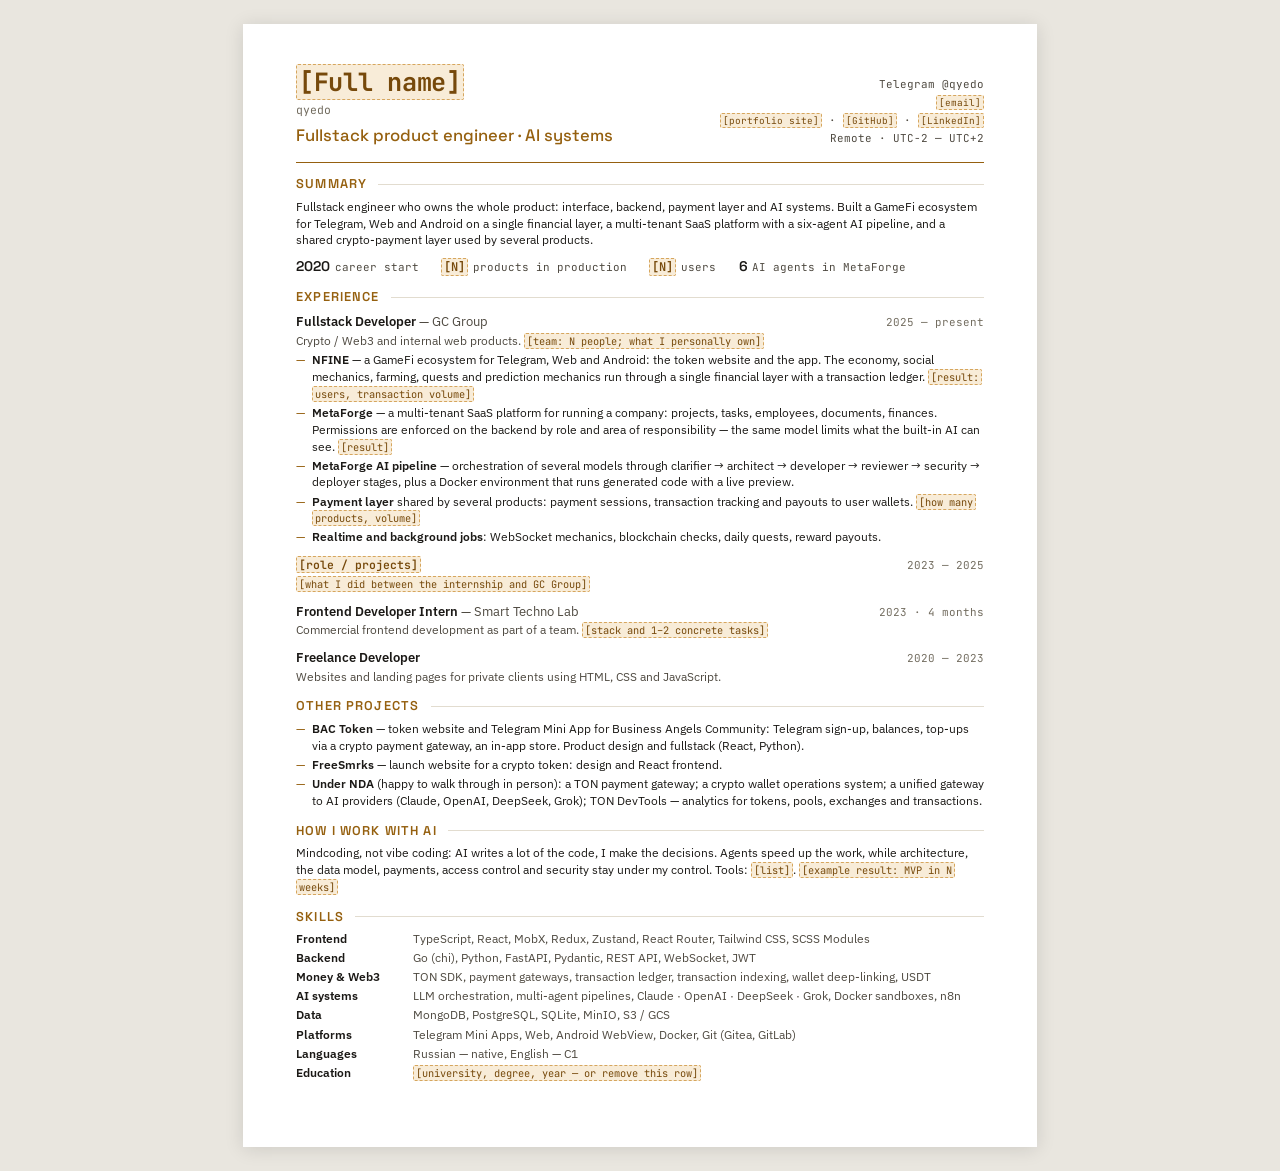
==== cv/cv.en.html @ 5217f982 "feat: restructure cases and stack, extract assets, add CV draft - Cases: NFINE and MetaForge get a s" ====
<!DOCTYPE html>
<html lang="en">
<head>
<meta charset="UTF-8">
<meta name="viewport" content="width=device-width, initial-scale=1">
<title>CV — Qyedo, fullstack product engineer</title>
<meta name="robots" content="noindex">
<link rel="preconnect" href="https://fonts.googleapis.com">
<link rel="preconnect" href="https://fonts.gstatic.com" crossorigin>
<link href="https://fonts.googleapis.com/css2?family=IBM+Plex+Sans:wght@400;500;600&family=JetBrains+Mono:wght@400;500&family=Space+Grotesk:wght@500;600;700&display=swap" rel="stylesheet">
<link rel="stylesheet" href="cv.css">
</head>
<body>
<!-- DRAFT. Everything in <span class="ph"> must be replaced with real data or removed. -->
<main class="page">

  <header>
    <div>
      <h1><span class="ph">[Full name]</span></h1>
      <div class="handle">qyedo</div>
      <div class="role">Fullstack product engineer · AI systems</div>
    </div>
    <div class="contacts">
      <div><a href="https://t.me/qyedo">Telegram @qyedo</a></div>
      <div><span class="ph">[email]</span></div>
      <div><span class="ph">[portfolio site]</span> · <span class="ph">[GitHub]</span> · <span class="ph">[LinkedIn]</span></div>
      <div>Remote · UTC-2 — UTC+2</div>
    </div>
  </header>

  <section class="summary">
    <h2>Summary</h2>
    <p>Fullstack engineer who owns the whole product: interface, backend, payment layer and AI systems. Built a GameFi ecosystem for Telegram, Web and Android on a single financial layer, a multi-tenant SaaS platform with a six-agent AI pipeline, and a shared crypto-payment layer used by several products.</p>
    <div class="facts">
      <span><b>2020</b>career start</span>
      <span><b><span class="ph">[N]</span></b>products in production</span>
      <span><b><span class="ph">[N]</span></b>users</span>
      <span><b>6</b>AI agents in MetaForge</span>
    </div>
  </section>

  <section>
    <h2>Experience</h2>

    <div class="job">
      <div class="job-head">
        <div class="job-title">Fullstack Developer <span class="org">— GC Group</span></div>
        <div class="dates">2025 — present</div>
      </div>
      <div class="job-sub">Crypto / Web3 and internal web products. <span class="ph">[team: N people; what I personally own]</span></div>
      <ul>
        <li><b>NFINE</b> — a GameFi ecosystem for Telegram, Web and Android: the token website and the app. The economy, social mechanics, farming, quests and prediction mechanics run through a single financial layer with a transaction ledger. <span class="ph">[result: users, transaction volume]</span></li>
        <li><b>MetaForge</b> — a multi-tenant SaaS platform for running a company: projects, tasks, employees, documents, finances. Permissions are enforced on the backend by role and area of responsibility — the same model limits what the built-in AI can see. <span class="ph">[result]</span></li>
        <li><b>MetaForge AI pipeline</b> — orchestration of several models through clarifier → architect → developer → reviewer → security → deployer stages, plus a Docker environment that runs generated code with a live preview.</li>
        <li><b>Payment layer</b> shared by several products: payment sessions, transaction tracking and payouts to user wallets. <span class="ph">[how many products, volume]</span></li>
        <li><b>Realtime and background jobs</b>: WebSocket mechanics, blockchain checks, daily quests, reward payouts.</li>
      </ul>
    </div>

    <div class="job">
      <div class="job-head">
        <div class="job-title"><span class="ph">[role / projects]</span></div>
        <div class="dates">2023 — 2025</div>
      </div>
      <div class="job-sub"><span class="ph">[what I did between the internship and GC Group]</span></div>
    </div>

    <div class="job">
      <div class="job-head">
        <div class="job-title">Frontend Developer Intern <span class="org">— Smart Techno Lab</span></div>
        <div class="dates">2023 · 4 months</div>
      </div>
      <div class="job-sub">Commercial frontend development as part of a team. <span class="ph">[stack and 1–2 concrete tasks]</span></div>
    </div>

    <div class="job">
      <div class="job-head">
        <div class="job-title">Freelance Developer</div>
        <div class="dates">2020 — 2023</div>
      </div>
      <div class="job-sub">Websites and landing pages for private clients using HTML, CSS and JavaScript.</div>
    </div>
  </section>

  <section>
    <h2>Other projects</h2>
    <ul>
      <li><b>BAC Token</b> — token website and Telegram Mini App for Business Angels Community: Telegram sign-up, balances, top-ups via a crypto payment gateway, an in-app store. Product design and fullstack (React, Python).</li>
      <li><b>FreeSmrks</b> — launch website for a crypto token: design and React frontend.</li>
      <li><b>Under NDA</b> (happy to walk through in person): a TON payment gateway; a crypto wallet operations system; a unified gateway to AI providers (Claude, OpenAI, DeepSeek, Grok); TON DevTools — analytics for tokens, pools, exchanges and transactions.</li>
    </ul>
  </section>

  <section>
    <h2>How I work with AI</h2>
    <p>Mindcoding, not vibe coding: AI writes a lot of the code, I make the decisions. Agents speed up the work, while architecture, the data model, payments, access control and security stay under my control. Tools: <span class="ph">[list]</span>. <span class="ph">[example result: MVP in N weeks]</span></p>
  </section>

  <section>
    <h2>Skills</h2>
    <dl class="skills">
      <dt>Frontend</dt><dd>TypeScript, React, MobX, Redux, Zustand, React Router, Tailwind CSS, SCSS Modules</dd>
      <dt>Backend</dt><dd>Go (chi), Python, FastAPI, Pydantic, REST API, WebSocket, JWT</dd>
      <dt>Money &amp; Web3</dt><dd>TON SDK, payment gateways, transaction ledger, transaction indexing, <span class="nw">wallet deep-linking</span>, USDT</dd>
      <dt>AI systems</dt><dd>LLM orchestration, multi-agent pipelines, Claude · OpenAI · DeepSeek · Grok, <span class="nw">Docker sandboxes</span>, n8n</dd>
      <dt>Data</dt><dd>MongoDB, PostgreSQL, SQLite, MinIO, S3 / GCS</dd>
      <dt>Platforms</dt><dd>Telegram Mini Apps, Web, Android WebView, Docker, Git (Gitea, GitLab)</dd>
      <dt>Languages</dt><dd>Russian — native, English — C1</dd>
      <dt>Education</dt><dd><span class="ph">[university, degree, year — or remove this row]</span></dd>
    </dl>
  </section>


</main>
</body>
</html>
---- cv/cv.css ----
/* Shared print styles for the CV (A4, one column). Build: cv/build.ps1 */
@page { size: A4; margin: 0; }

:root{
  --ink:#1b1916;
  --dim:#4f4a41;
  --mute:#736d60;
  --line:#e2dccf;
  --accent:#95600f;
  --ph-bg:#f8ecd8;
  --ph-line:#d6a65e;
  --ph-ink:#76490b;
}

*{ box-sizing:border-box; margin:0; padding:0; }
html{ -webkit-print-color-adjust:exact; print-color-adjust:exact; }
body{
  font-family:'IBM Plex Sans', 'Segoe UI', system-ui, sans-serif;
  font-size:9pt; line-height:1.4; color:var(--ink); background:#fff;
}
a{ color:inherit; text-decoration:none; }
b{ font-weight:600; }

.page{ width:210mm; min-height:297mm; padding:11mm 14mm 9mm; margin:0 auto; }

/* header */
header{
  display:grid; grid-template-columns:1fr auto; gap:8mm; align-items:end;
  padding-bottom:4mm; border-bottom:1.4px solid var(--accent);
}
h1{ font-family:'Space Grotesk', sans-serif; font-weight:700; font-size:22pt; line-height:1.05; letter-spacing:-.01em; }
.handle{ font-family:'JetBrains Mono', monospace; font-size:8.6pt; color:var(--mute); margin-top:1.4mm; }
.role{ font-family:'Space Grotesk', sans-serif; font-weight:500; font-size:12.5pt; color:var(--accent); margin-top:1.6mm; }
.contacts{ text-align:right; font-family:'JetBrains Mono', monospace; font-size:8.2pt; color:var(--dim); line-height:1.65; }

/* sections */
section{ margin-top:3.2mm; }
h2{
  display:flex; align-items:center; gap:3mm;
  font-family:'Space Grotesk', sans-serif; font-weight:600; font-size:9.6pt;
  text-transform:uppercase; letter-spacing:.09em; color:var(--accent); margin-bottom:1.5mm;
}
h2::after{ content:''; flex:1; height:1px; background:var(--line); }
h2{ break-after:avoid; }

.summary p + p{ margin-top:1.2mm; }

.facts{ display:flex; flex-wrap:wrap; gap:1.5mm 6mm; margin-top:2mm; font-family:'JetBrains Mono', monospace; font-size:8.2pt; color:var(--dim); }
.facts b{ font-family:'Space Grotesk', sans-serif; font-size:10.5pt; color:var(--ink); margin-right:1.2mm; }

/* experience */
.job{ margin-top:2.4mm; break-inside:avoid; }
.job:first-of-type{ margin-top:0; }
.job-head{ display:flex; justify-content:space-between; align-items:baseline; gap:4mm; }
.job-title{ font-weight:600; font-size:10pt; }
.job-title .org{ font-weight:400; color:var(--dim); }
.dates{ font-family:'JetBrains Mono', monospace; font-size:8.2pt; color:var(--mute); white-space:nowrap; }
.job-sub{ color:var(--dim); margin-top:.5mm; }

ul{ list-style:none; margin-top:.8mm; }
li{ position:relative; padding-left:4.2mm; margin-top:.6mm; break-inside:avoid; }
li::before{ content:'—'; position:absolute; left:0; color:var(--accent); }

/* skills */
.skills{ display:grid; grid-template-columns:27mm 1fr; column-gap:4mm; row-gap:.6mm; }
.skills{ break-inside:avoid; }
.skills dt{ font-weight:600; }
.skills dd{ color:var(--dim); }

.nw{ white-space:nowrap; }

/* placeholders — fill in before publishing */
.ph{
  font-family:'JetBrains Mono', monospace; font-size:.86em; color:var(--ph-ink);
  background:var(--ph-bg); border:1px dashed var(--ph-line); border-radius:2px; padding:0 2px;
  -webkit-box-decoration-break:clone; box-decoration-break:clone;
}

@media screen{
  body{ background:#e9e6df; }
  .page{ background:#fff; margin:24px auto; box-shadow:0 2px 18px rgba(0,0,0,.12); }
}
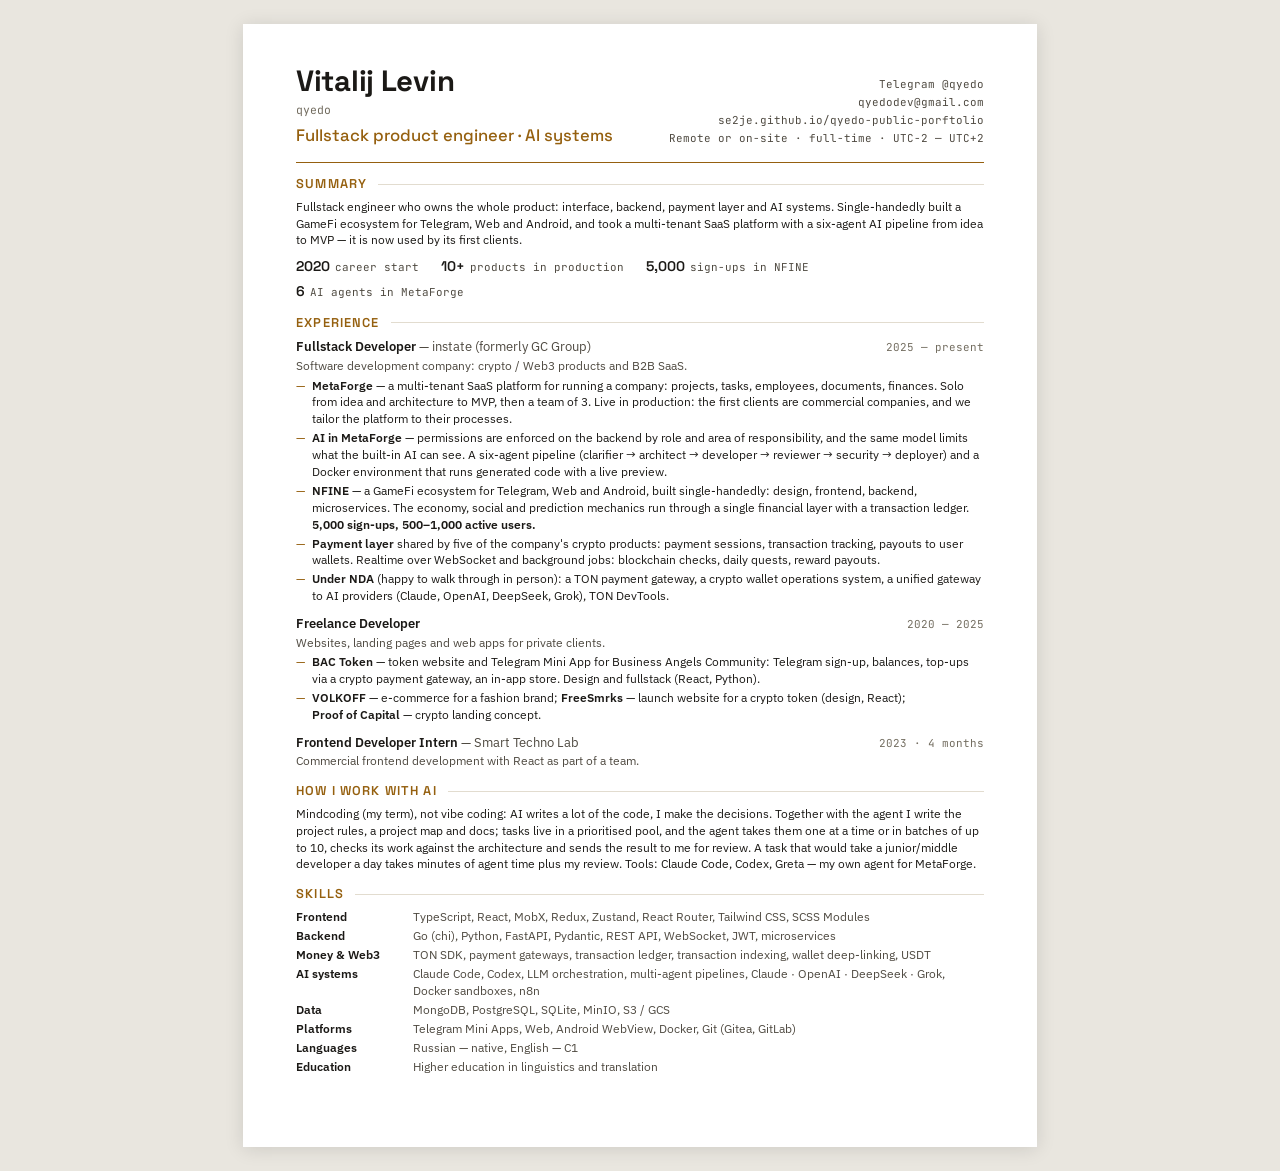
==== commit 8aca755f: "feat: fill in real facts, MetaForge first, final CV - Hero, stats, cases and footer use real data: n" ====
--- a/cv/cv.en.html
+++ b/cv/cv.en.html
@@ -3,7 +3,7 @@
 <head>
 <meta charset="UTF-8">
 <meta name="viewport" content="width=device-width, initial-scale=1">
-<title>CV — Qyedo, fullstack product engineer</title>
+<title>Vitalij Levin — CV, fullstack product engineer</title>
 <meta name="robots" content="noindex">
 <link rel="preconnect" href="https://fonts.googleapis.com">
 <link rel="preconnect" href="https://fonts.gstatic.com" crossorigin>
@@ -11,30 +11,29 @@
 <link rel="stylesheet" href="cv.css">
 </head>
 <body>
-<!-- DRAFT. Everything in <span class="ph"> must be replaced with real data or removed. -->
 <main class="page">
 
   <header>
     <div>
-      <h1><span class="ph">[Full name]</span></h1>
+      <h1>Vitalij Levin</h1>
       <div class="handle">qyedo</div>
       <div class="role">Fullstack product engineer · AI systems</div>
     </div>
     <div class="contacts">
       <div><a href="https://t.me/qyedo">Telegram @qyedo</a></div>
-      <div><span class="ph">[email]</span></div>
-      <div><span class="ph">[portfolio site]</span> · <span class="ph">[GitHub]</span> · <span class="ph">[LinkedIn]</span></div>
-      <div>Remote · UTC-2 — UTC+2</div>
+      <div><a href="mailto:qyedodev@gmail.com">qyedodev@gmail.com</a></div>
+      <div><a href="https://se2je.github.io/qyedo-public-porftolio/?lang=en">se2je.github.io/qyedo-public-porftolio</a></div>
+      <div>Remote or on-site · full-time · UTC-2 — UTC+2</div>
     </div>
   </header>
 
   <section class="summary">
     <h2>Summary</h2>
-    <p>Fullstack engineer who owns the whole product: interface, backend, payment layer and AI systems. Built a GameFi ecosystem for Telegram, Web and Android on a single financial layer, a multi-tenant SaaS platform with a six-agent AI pipeline, and a shared crypto-payment layer used by several products.</p>
+    <p>Fullstack engineer who owns the whole product: interface, backend, payment layer and AI systems. Single-handedly built a GameFi ecosystem for Telegram, Web and Android, and took a multi-tenant SaaS platform with a six-agent AI pipeline from idea to MVP — it is now used by its first clients.</p>
     <div class="facts">
       <span><b>2020</b>career start</span>
-      <span><b><span class="ph">[N]</span></b>products in production</span>
-      <span><b><span class="ph">[N]</span></b>users</span>
+      <span><b>10+</b>products in production</span>
+      <span><b>5,000</b>sign-ups in NFINE</span>
       <span><b>6</b>AI agents in MetaForge</span>
     </div>
   </section>
@@ -44,25 +43,29 @@
 
     <div class="job">
       <div class="job-head">
-        <div class="job-title">Fullstack Developer <span class="org">— GC Group</span></div>
+        <div class="job-title">Fullstack Developer <span class="org">— instate (formerly GC Group)</span></div>
         <div class="dates">2025 — present</div>
       </div>
-      <div class="job-sub">Crypto / Web3 and internal web products. <span class="ph">[team: N people; what I personally own]</span></div>
+      <div class="job-sub">Software development company: crypto / Web3 products and B2B SaaS.</div>
       <ul>
-        <li><b>NFINE</b> — a GameFi ecosystem for Telegram, Web and Android: the token website and the app. The economy, social mechanics, farming, quests and prediction mechanics run through a single financial layer with a transaction ledger. <span class="ph">[result: users, transaction volume]</span></li>
-        <li><b>MetaForge</b> — a multi-tenant SaaS platform for running a company: projects, tasks, employees, documents, finances. Permissions are enforced on the backend by role and area of responsibility — the same model limits what the built-in AI can see. <span class="ph">[result]</span></li>
-        <li><b>MetaForge AI pipeline</b> — orchestration of several models through clarifier → architect → developer → reviewer → security → deployer stages, plus a Docker environment that runs generated code with a live preview.</li>
-        <li><b>Payment layer</b> shared by several products: payment sessions, transaction tracking and payouts to user wallets. <span class="ph">[how many products, volume]</span></li>
-        <li><b>Realtime and background jobs</b>: WebSocket mechanics, blockchain checks, daily quests, reward payouts.</li>
+        <li><b>MetaForge</b> — a multi-tenant SaaS platform for running a company: projects, tasks, employees, documents, finances. Solo from idea and architecture to MVP, then a team of 3. Live in production: the first clients are commercial companies, and we tailor the platform to their processes.</li>
+        <li><b>AI in MetaForge</b> — permissions are enforced on the backend by role and area of responsibility, and the same model limits what the built-in AI can see. A six-agent pipeline (clarifier → architect → developer → reviewer → security → deployer) and a Docker environment that runs generated code with a live preview.</li>
+        <li><b>NFINE</b> — a GameFi ecosystem for Telegram, Web and Android, built single-handedly: design, frontend, backend, microservices. The economy, social and prediction mechanics run through a single financial layer with a transaction ledger. <b>5,000 sign-ups, 500–1,000 active users.</b></li>
+        <li><b>Payment layer</b> shared by five of the company's crypto products: payment sessions, transaction tracking, payouts to user wallets. Realtime over WebSocket and background jobs: blockchain checks, daily quests, reward payouts.</li>
+        <li><b>Under NDA</b> (happy to walk through in person): a TON payment gateway, a crypto wallet operations system, a unified gateway to AI providers (Claude, OpenAI, DeepSeek, Grok), TON DevTools.</li>
       </ul>
     </div>
 
     <div class="job">
       <div class="job-head">
-        <div class="job-title"><span class="ph">[role / projects]</span></div>
-        <div class="dates">2023 — 2025</div>
+        <div class="job-title">Freelance Developer</div>
+        <div class="dates">2020 — 2025</div>
       </div>
-      <div class="job-sub"><span class="ph">[what I did between the internship and GC Group]</span></div>
+      <div class="job-sub">Websites, landing pages and web apps for private clients.</div>
+      <ul>
+        <li><b>BAC Token</b> — token website and Telegram Mini App for Business Angels Community: Telegram sign-up, balances, top-ups via a crypto payment gateway, an in-app store. Design and fullstack (React, Python).</li>
+        <li><b>VOLKOFF</b> — e-commerce for a fashion brand; <b>FreeSmrks</b> — launch website for a crypto token (design, React); <b class="nw">Proof of Capital</b>&nbsp;— crypto landing concept.</li>
+      </ul>
     </div>
 
     <div class="job">
@@ -70,46 +73,28 @@
         <div class="job-title">Frontend Developer Intern <span class="org">— Smart Techno Lab</span></div>
         <div class="dates">2023 · 4 months</div>
       </div>
-      <div class="job-sub">Commercial frontend development as part of a team. <span class="ph">[stack and 1–2 concrete tasks]</span></div>
-    </div>
-
-    <div class="job">
-      <div class="job-head">
-        <div class="job-title">Freelance Developer</div>
-        <div class="dates">2020 — 2023</div>
-      </div>
-      <div class="job-sub">Websites and landing pages for private clients using HTML, CSS and JavaScript.</div>
+      <div class="job-sub">Commercial frontend development with React as part of a team.</div>
     </div>
   </section>
 
   <section>
-    <h2>Other projects</h2>
-    <ul>
-      <li><b>BAC Token</b> — token website and Telegram Mini App for Business Angels Community: Telegram sign-up, balances, top-ups via a crypto payment gateway, an in-app store. Product design and fullstack (React, Python).</li>
-      <li><b>FreeSmrks</b> — launch website for a crypto token: design and React frontend.</li>
-      <li><b>Under NDA</b> (happy to walk through in person): a TON payment gateway; a crypto wallet operations system; a unified gateway to AI providers (Claude, OpenAI, DeepSeek, Grok); TON DevTools — analytics for tokens, pools, exchanges and transactions.</li>
-    </ul>
-  </section>
-
-  <section>
     <h2>How I work with AI</h2>
-    <p>Mindcoding, not vibe coding: AI writes a lot of the code, I make the decisions. Agents speed up the work, while architecture, the data model, payments, access control and security stay under my control. Tools: <span class="ph">[list]</span>. <span class="ph">[example result: MVP in N weeks]</span></p>
+    <p>Mindcoding (my term), not vibe coding: AI writes a lot of the code, I make the decisions. Together with the agent I write the project rules, a project map and docs; tasks live in a prioritised pool, and the agent takes them one at a time or in batches of up to 10, checks its work against the architecture and sends the result to me for review. A task that would take a junior/middle developer a day takes minutes of agent time plus my review. Tools: Claude Code, Codex, Greta — my own agent for MetaForge.</p>
   </section>
 
   <section>
     <h2>Skills</h2>
     <dl class="skills">
       <dt>Frontend</dt><dd>TypeScript, React, MobX, Redux, Zustand, React Router, Tailwind CSS, SCSS Modules</dd>
-      <dt>Backend</dt><dd>Go (chi), Python, FastAPI, Pydantic, REST API, WebSocket, JWT</dd>
+      <dt>Backend</dt><dd>Go (chi), Python, FastAPI, Pydantic, REST API, WebSocket, JWT, microservices</dd>
       <dt>Money &amp; Web3</dt><dd>TON SDK, payment gateways, transaction ledger, transaction indexing, <span class="nw">wallet deep-linking</span>, USDT</dd>
-      <dt>AI systems</dt><dd>LLM orchestration, multi-agent pipelines, Claude · OpenAI · DeepSeek · Grok, <span class="nw">Docker sandboxes</span>, n8n</dd>
+      <dt>AI systems</dt><dd>Claude Code, Codex, LLM orchestration, multi-agent pipelines, Claude · OpenAI · DeepSeek · Grok, <span class="nw">Docker sandboxes</span>, n8n</dd>
       <dt>Data</dt><dd>MongoDB, PostgreSQL, SQLite, MinIO, S3 / GCS</dd>
       <dt>Platforms</dt><dd>Telegram Mini Apps, Web, Android WebView, Docker, Git (Gitea, GitLab)</dd>
       <dt>Languages</dt><dd>Russian — native, English — C1</dd>
-      <dt>Education</dt><dd><span class="ph">[university, degree, year — or remove this row]</span></dd>
+      <dt>Education</dt><dd>Higher education in linguistics and translation</dd>
     </dl>
   </section>
-
 
 </main>
 </body>
--- a/cv/cv.css
+++ b/cv/cv.css
@@ -7,9 +7,6 @@
   --mute:#736d60;
   --line:#e2dccf;
   --accent:#95600f;
-  --ph-bg:#f8ecd8;
-  --ph-line:#d6a65e;
-  --ph-ink:#76490b;
 }
 
 *{ box-sizing:border-box; margin:0; padding:0; }
@@ -69,13 +66,6 @@
 
 .nw{ white-space:nowrap; }
 
-/* placeholders — fill in before publishing */
-.ph{
-  font-family:'JetBrains Mono', monospace; font-size:.86em; color:var(--ph-ink);
-  background:var(--ph-bg); border:1px dashed var(--ph-line); border-radius:2px; padding:0 2px;
-  -webkit-box-decoration-break:clone; box-decoration-break:clone;
-}
-
 @media screen{
   body{ background:#e9e6df; }
   .page{ background:#fff; margin:24px auto; box-shadow:0 2px 18px rgba(0,0,0,.12); }
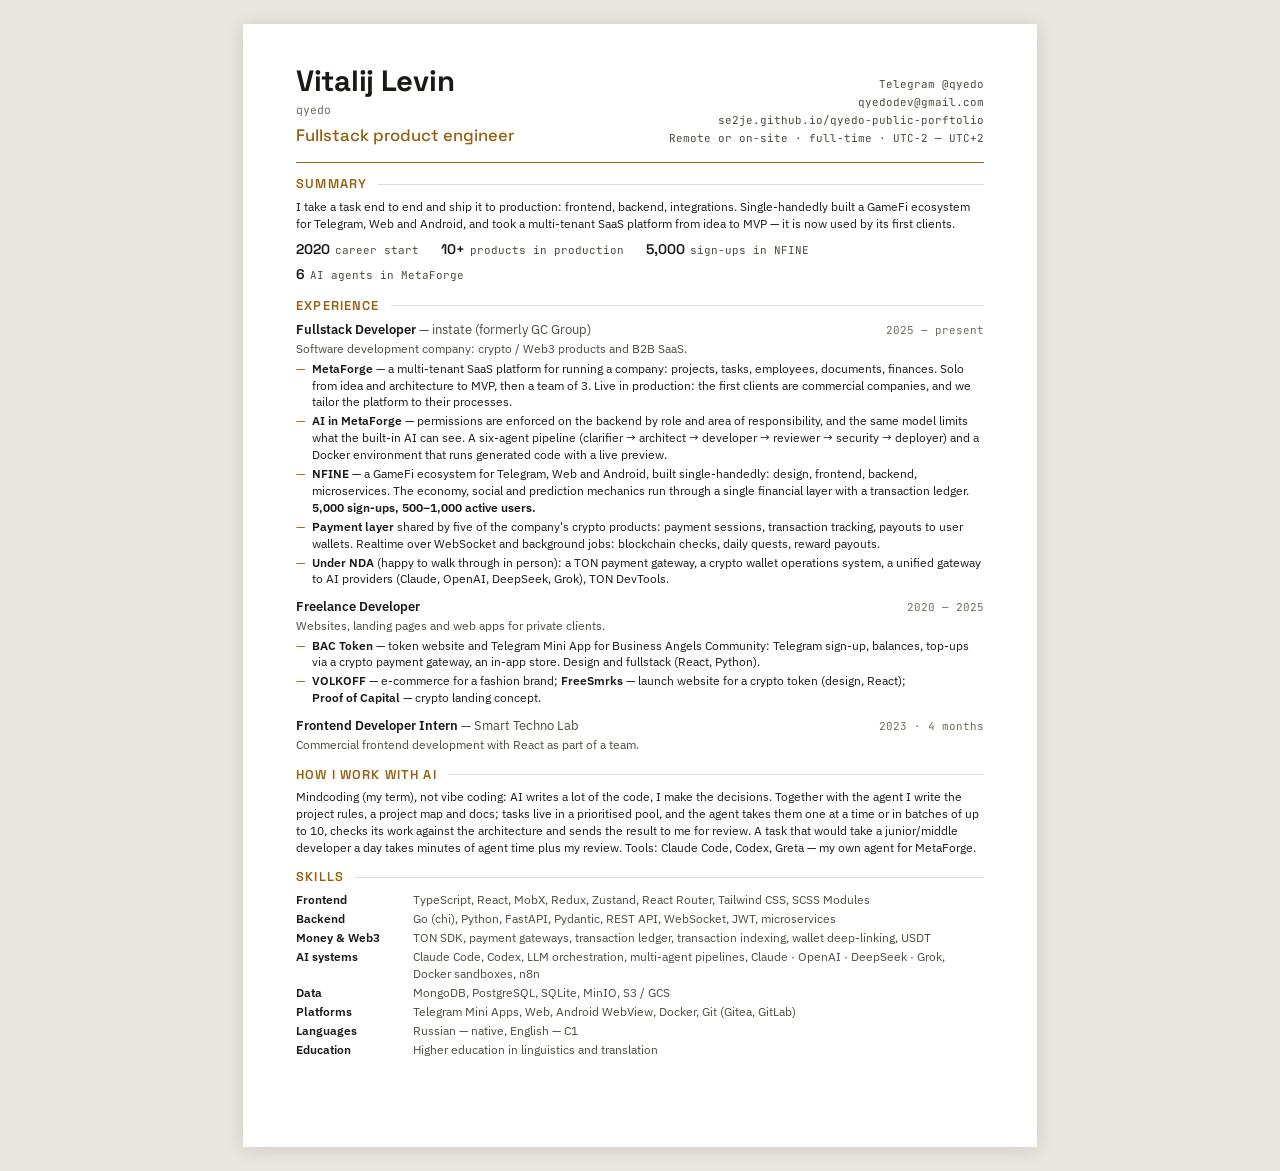
==== commit 003efc5c: "copy: align the CV summary with the site Role line is just "Fullstack product engineer"; the summary" ====
--- a/cv/cv.en.html
+++ b/cv/cv.en.html
@@ -17,7 +17,7 @@
     <div>
       <h1>Vitalij Levin</h1>
       <div class="handle">qyedo</div>
-      <div class="role">Fullstack product engineer · AI systems</div>
+      <div class="role">Fullstack product engineer</div>
     </div>
     <div class="contacts">
       <div><a href="https://t.me/qyedo">Telegram @qyedo</a></div>
@@ -29,7 +29,7 @@
 
   <section class="summary">
     <h2>Summary</h2>
-    <p>Fullstack engineer who owns the whole product: interface, backend, payment layer and AI systems. Single-handedly built a GameFi ecosystem for Telegram, Web and Android, and took a multi-tenant SaaS platform with a six-agent AI pipeline from idea to MVP — it is now used by its first clients.</p>
+    <p>I take a task end to end and ship it to production: frontend, backend, integrations. Single-handedly built a GameFi ecosystem for Telegram, Web and Android, and took a multi-tenant SaaS platform from idea to MVP — it is now used by its first clients.</p>
     <div class="facts">
       <span><b>2020</b>career start</span>
       <span><b>10+</b>products in production</span>
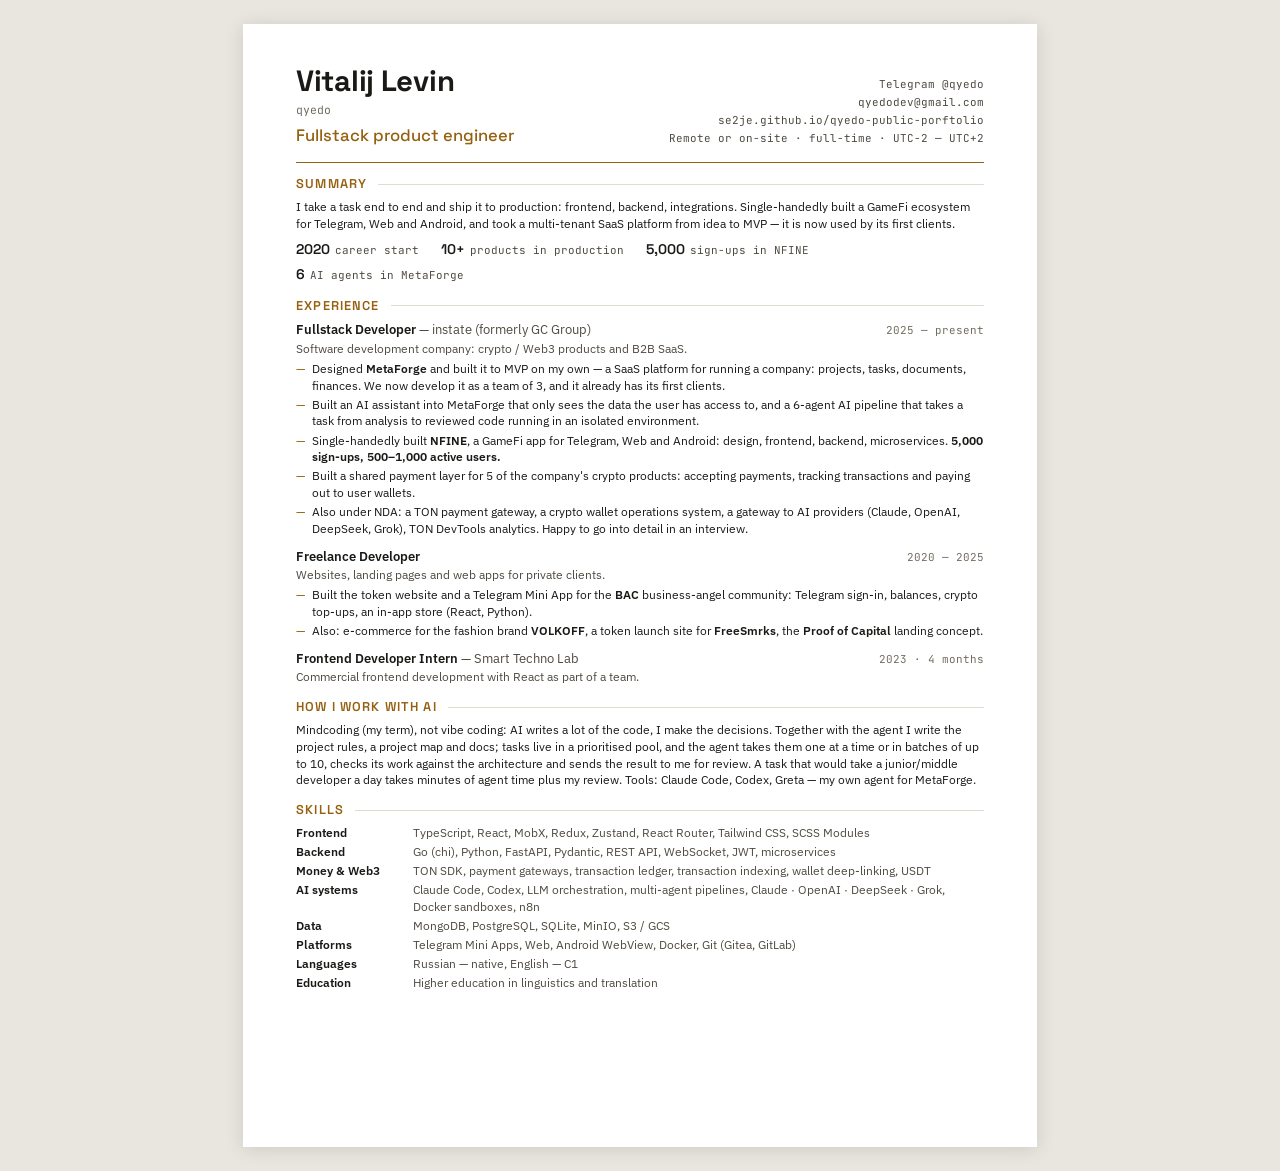
==== commit 5854464d: "copy: rewrite CV experience in plain language Each bullet now says what I did and what came of it, s" ====
--- a/cv/cv.en.html
+++ b/cv/cv.en.html
@@ -48,11 +48,11 @@
       </div>
       <div class="job-sub">Software development company: crypto / Web3 products and B2B SaaS.</div>
       <ul>
-        <li><b>MetaForge</b> — a multi-tenant SaaS platform for running a company: projects, tasks, employees, documents, finances. Solo from idea and architecture to MVP, then a team of 3. Live in production: the first clients are commercial companies, and we tailor the platform to their processes.</li>
-        <li><b>AI in MetaForge</b> — permissions are enforced on the backend by role and area of responsibility, and the same model limits what the built-in AI can see. A six-agent pipeline (clarifier → architect → developer → reviewer → security → deployer) and a Docker environment that runs generated code with a live preview.</li>
-        <li><b>NFINE</b> — a GameFi ecosystem for Telegram, Web and Android, built single-handedly: design, frontend, backend, microservices. The economy, social and prediction mechanics run through a single financial layer with a transaction ledger. <b>5,000 sign-ups, 500–1,000 active users.</b></li>
-        <li><b>Payment layer</b> shared by five of the company's crypto products: payment sessions, transaction tracking, payouts to user wallets. Realtime over WebSocket and background jobs: blockchain checks, daily quests, reward payouts.</li>
-        <li><b>Under NDA</b> (happy to walk through in person): a TON payment gateway, a crypto wallet operations system, a unified gateway to AI providers (Claude, OpenAI, DeepSeek, Grok), TON DevTools.</li>
+        <li>Designed <b>MetaForge</b> and built it to MVP on my own — a SaaS platform for running a company: projects, tasks, documents, finances. We now develop it as a team of 3, and it already has its first clients.</li>
+        <li>Built an AI assistant into MetaForge that only sees the data the user has access to, and a 6-agent AI pipeline that takes a task from analysis to reviewed code running in an isolated environment.</li>
+        <li>Single-handedly built <b>NFINE</b>, a GameFi app for Telegram, Web and Android: design, frontend, backend, microservices. <b>5,000 sign-ups, 500–1,000 active users.</b></li>
+        <li>Built a shared payment layer for 5 of the company's crypto products: accepting payments, tracking transactions and paying out to user wallets.</li>
+        <li>Also under NDA: a TON payment gateway, a crypto wallet operations system, a gateway to AI providers (Claude, OpenAI, DeepSeek, Grok), TON DevTools analytics. Happy to go into detail in an interview.</li>
       </ul>
     </div>
 
@@ -63,8 +63,8 @@
       </div>
       <div class="job-sub">Websites, landing pages and web apps for private clients.</div>
       <ul>
-        <li><b>BAC Token</b> — token website and Telegram Mini App for Business Angels Community: Telegram sign-up, balances, top-ups via a crypto payment gateway, an in-app store. Design and fullstack (React, Python).</li>
-        <li><b>VOLKOFF</b> — e-commerce for a fashion brand; <b>FreeSmrks</b> — launch website for a crypto token (design, React); <b class="nw">Proof of Capital</b>&nbsp;— crypto landing concept.</li>
+        <li>Built the token website and a Telegram Mini App for the <b>BAC</b> business-angel community: Telegram sign-in, balances, crypto top-ups, an in-app store (React, Python).</li>
+        <li>Also: e-commerce for the fashion brand <b>VOLKOFF</b>, a token launch site for <b>FreeSmrks</b>, the <b class="nw">Proof of Capital</b> landing concept.</li>
       </ul>
     </div>
 
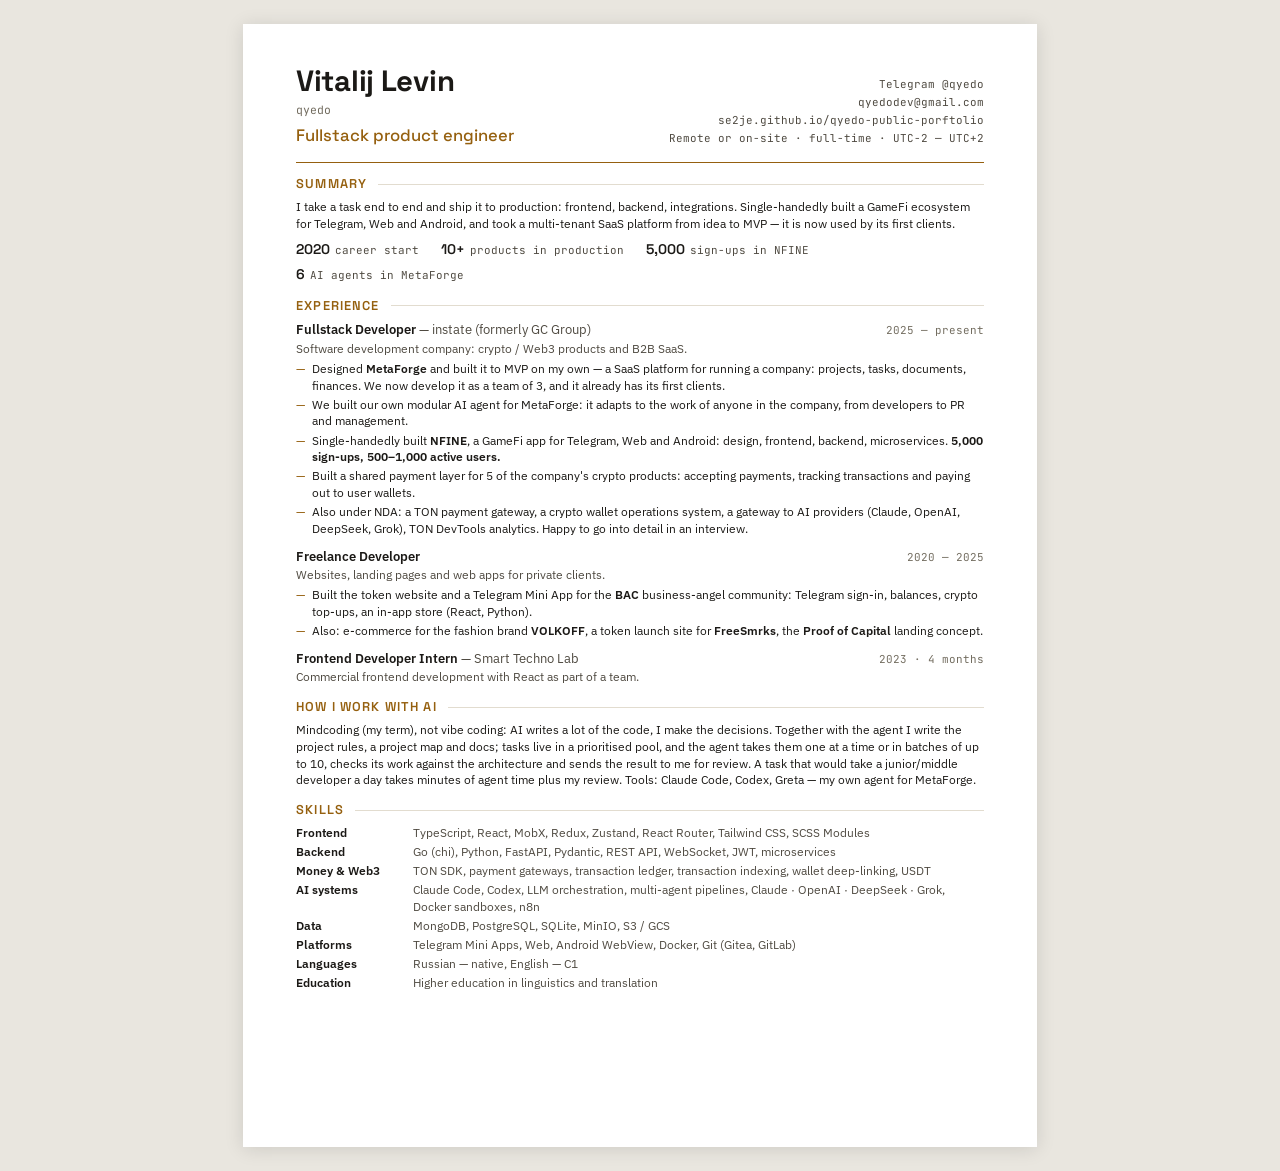
==== commit 6d80c0d8: "copy: one clear idea for the MetaForge AI bullet "We built our own modular AI agent for MetaForge: i" ====
--- a/cv/cv.en.html
+++ b/cv/cv.en.html
@@ -49,7 +49,7 @@
       <div class="job-sub">Software development company: crypto / Web3 products and B2B SaaS.</div>
       <ul>
         <li>Designed <b>MetaForge</b> and built it to MVP on my own — a SaaS platform for running a company: projects, tasks, documents, finances. We now develop it as a team of 3, and it already has its first clients.</li>
-        <li>Built an AI assistant into MetaForge that only sees the data the user has access to, and a 6-agent AI pipeline that takes a task from analysis to reviewed code running in an isolated environment.</li>
+        <li>We built our own modular AI agent for MetaForge: it adapts to the work of anyone in the company, from developers to PR and management.</li>
         <li>Single-handedly built <b>NFINE</b>, a GameFi app for Telegram, Web and Android: design, frontend, backend, microservices. <b>5,000 sign-ups, 500–1,000 active users.</b></li>
         <li>Built a shared payment layer for 5 of the company's crypto products: accepting payments, tracking transactions and paying out to user wallets.</li>
         <li>Also under NDA: a TON payment gateway, a crypto wallet operations system, a gateway to AI providers (Claude, OpenAI, DeepSeek, Grok), TON DevTools analytics. Happy to go into detail in an interview.</li>
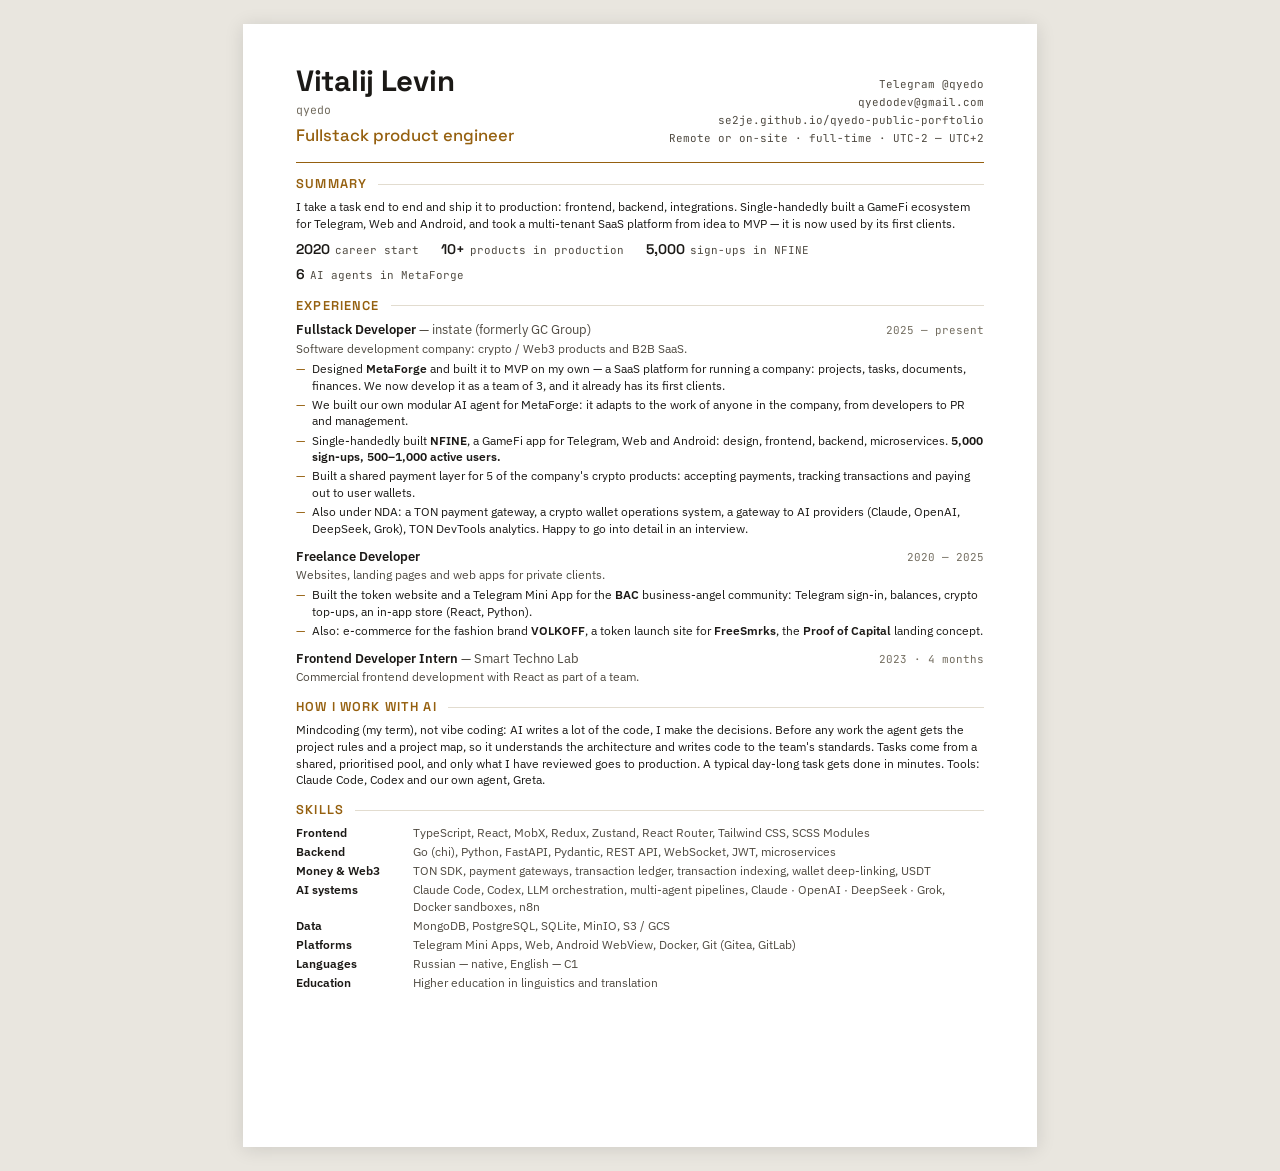
==== commit c9dd52be: "copy: say what each step is for, not how it was described in chat - "My process": every step now exp" ====
--- a/cv/cv.en.html
+++ b/cv/cv.en.html
@@ -79,7 +79,7 @@
 
   <section>
     <h2>How I work with AI</h2>
-    <p>Mindcoding (my term), not vibe coding: AI writes a lot of the code, I make the decisions. Together with the agent I write the project rules, a project map and docs; tasks live in a prioritised pool, and the agent takes them one at a time or in batches of up to 10, checks its work against the architecture and sends the result to me for review. A task that would take a junior/middle developer a day takes minutes of agent time plus my review. Tools: Claude Code, Codex, Greta — my own agent for MetaForge.</p>
+    <p>Mindcoding (my term), not vibe coding: AI writes a lot of the code, I make the decisions. Before any work the agent gets the project rules and a project map, so it understands the architecture and writes code to the team&#39;s standards. Tasks come from a shared, prioritised pool, and only what I have reviewed goes to production. A typical day-long task gets done in minutes. Tools: Claude Code, Codex and our own agent, Greta.</p>
   </section>
 
   <section>
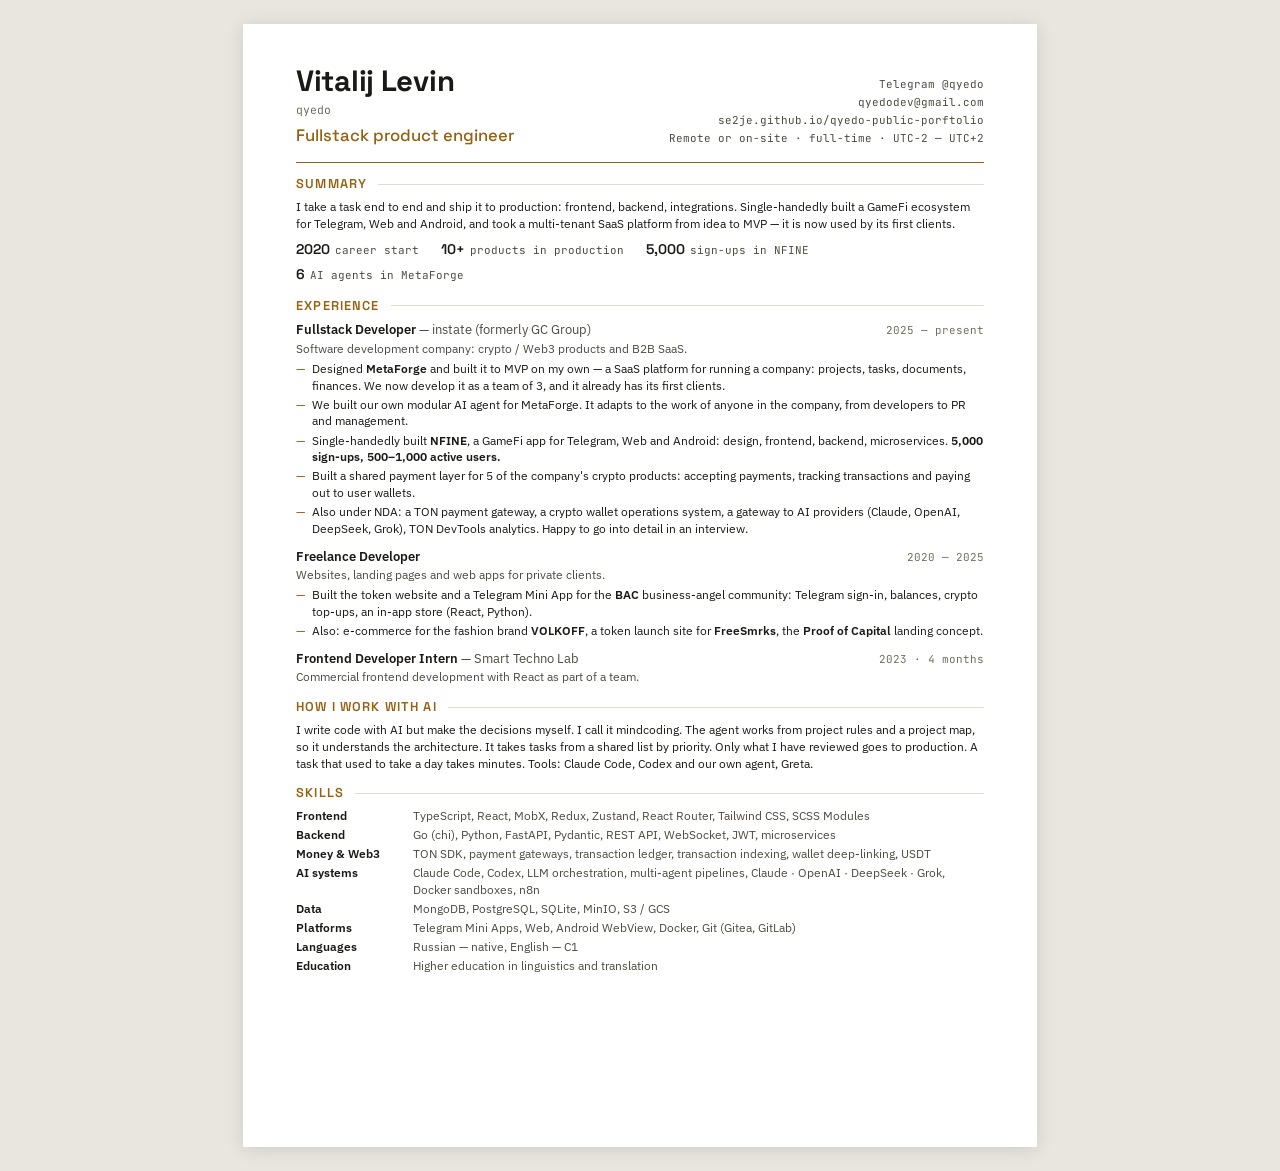
==== commit 1cb78543: "copy: plain, human wording across the site and CV Rewrote the copy I had written in short first-pers" ====
--- a/cv/cv.en.html
+++ b/cv/cv.en.html
@@ -49,7 +49,7 @@
       <div class="job-sub">Software development company: crypto / Web3 products and B2B SaaS.</div>
       <ul>
         <li>Designed <b>MetaForge</b> and built it to MVP on my own — a SaaS platform for running a company: projects, tasks, documents, finances. We now develop it as a team of 3, and it already has its first clients.</li>
-        <li>We built our own modular AI agent for MetaForge: it adapts to the work of anyone in the company, from developers to PR and management.</li>
+        <li>We built our own modular AI agent for MetaForge. It adapts to the work of anyone in the company, from developers to PR and management.</li>
         <li>Single-handedly built <b>NFINE</b>, a GameFi app for Telegram, Web and Android: design, frontend, backend, microservices. <b>5,000 sign-ups, 500–1,000 active users.</b></li>
         <li>Built a shared payment layer for 5 of the company's crypto products: accepting payments, tracking transactions and paying out to user wallets.</li>
         <li>Also under NDA: a TON payment gateway, a crypto wallet operations system, a gateway to AI providers (Claude, OpenAI, DeepSeek, Grok), TON DevTools analytics. Happy to go into detail in an interview.</li>
@@ -79,7 +79,7 @@
 
   <section>
     <h2>How I work with AI</h2>
-    <p>Mindcoding (my term), not vibe coding: AI writes a lot of the code, I make the decisions. Before any work the agent gets the project rules and a project map, so it understands the architecture and writes code to the team&#39;s standards. Tasks come from a shared, prioritised pool, and only what I have reviewed goes to production. A typical day-long task gets done in minutes. Tools: Claude Code, Codex and our own agent, Greta.</p>
+    <p>I write code with AI but make the decisions myself. I call it mindcoding. The agent works from project rules and a project map, so it understands the architecture. It takes tasks from a shared list by priority. Only what I have reviewed goes to production. A task that used to take a day takes minutes. Tools: Claude Code, Codex and our own agent, Greta.</p>
   </section>
 
   <section>
